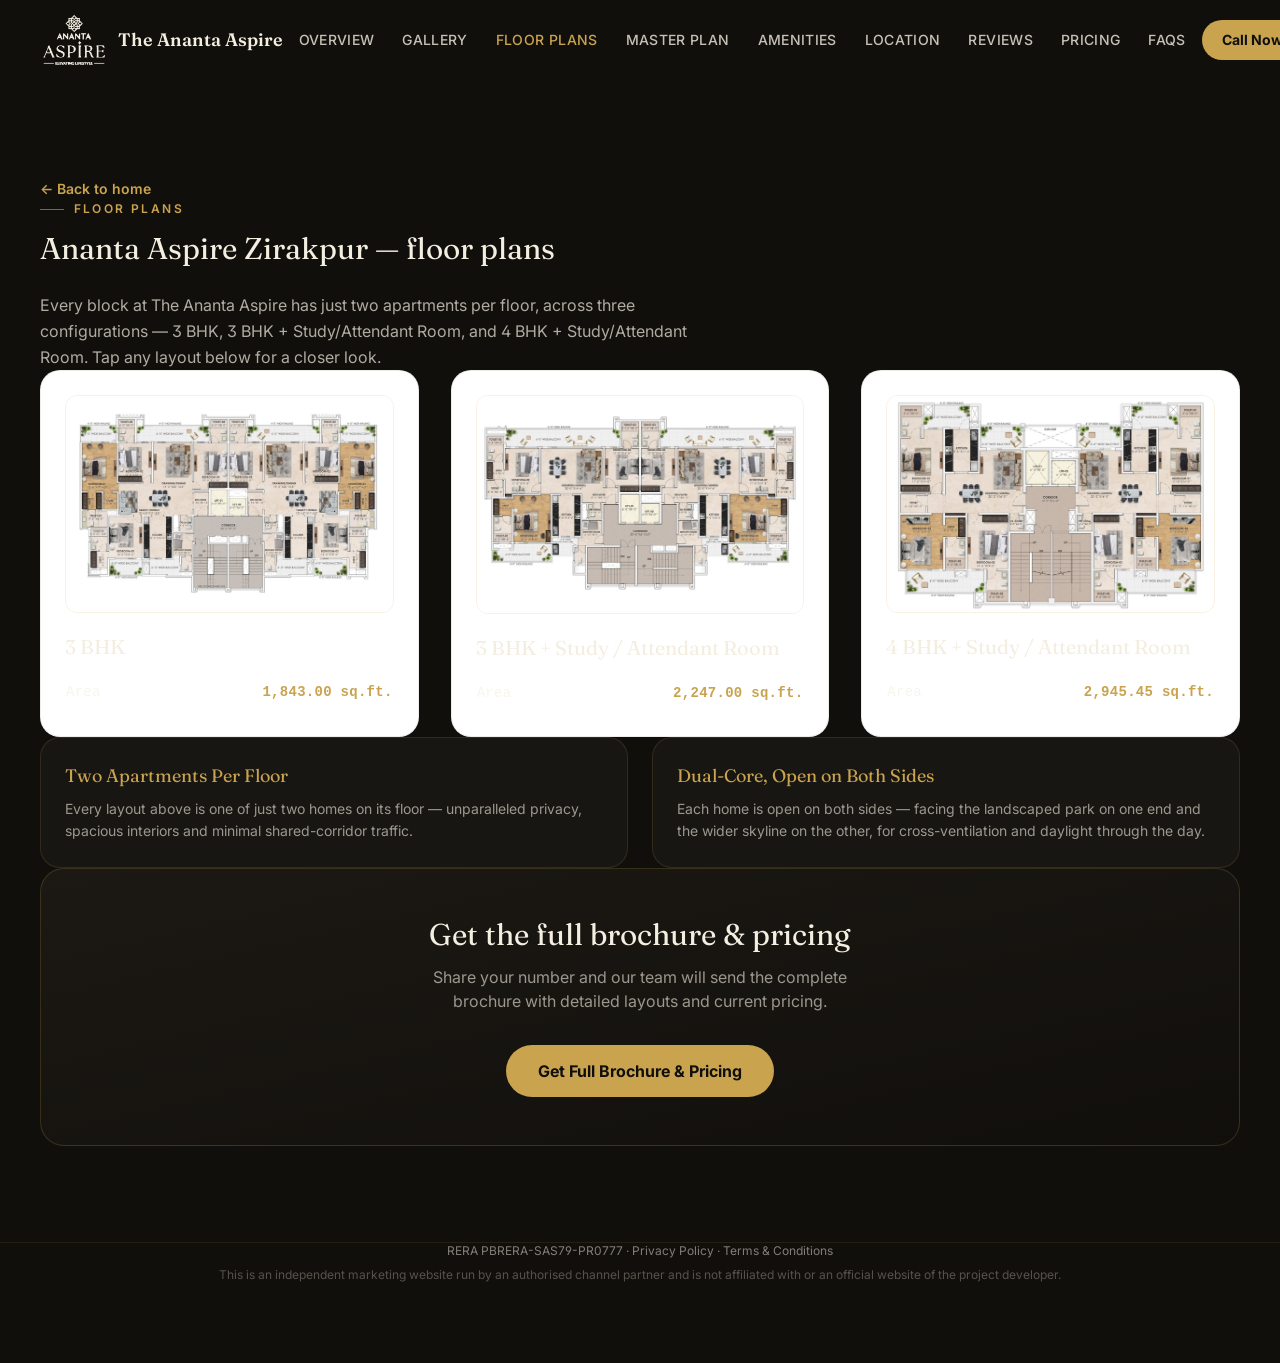
==== ananta-aspire-site/floorplans.html @ 6a3c64e3 "Add files via upload" ====
<!DOCTYPE html>
<html lang="en">
<head>
<meta charset="UTF-8">
<meta name="viewport" content="width=device-width, initial-scale=1.0">
<title>Ananta Aspire Zirakpur Floor Plans | 3, 3+1 & 4+1 BHK Layouts</title>
<meta name="description" content="The Ananta Aspire floor plans — 3 BHK (1,843 sq.ft.), 3+1 BHK (2,247 sq.ft.) and 4+1 BHK (2,945.45 sq.ft.) layouts on NH-7, Zirakpur. Two apartments per floor, in every block.">
<link rel="canonical" href="https://theanantaaspirezirakpur.com/floorplans.html">
<meta property="og:title" content="Ananta Aspire Zirakpur Floor Plans | The Ananta Aspire">
<meta property="og:description" content="3 BHK, 3+1 BHK and 4+1 BHK floor plans for The Ananta Aspire, Zirakpur — two apartments per floor, in every block.">
<meta property="og:type" content="website">
<meta property="og:url" content="https://theanantaaspirezirakpur.com/floorplans.html">
<meta property="og:image" content="https://theanantaaspirezirakpur.com/images/floorplan-4bhk-study.jpg">
<meta name="twitter:card" content="summary_large_image">
<meta name="robots" content="index, follow, max-image-preview:large">
<meta name="geo.region" content="IN-PB">
<meta name="geo.placename" content="Zirakpur, Punjab">
<link rel="icon" type="image/png" href="/images/favicon.png">
<link rel="apple-touch-icon" href="/images/favicon-512.png">
<link rel="preconnect" href="https://fonts.googleapis.com">
<link rel="preconnect" href="https://fonts.gstatic.com" crossorigin>
<link href="https://fonts.googleapis.com/css2?family=Fraunces:opsz,wght@9..144,400;9..144,500;9..144,600;9..144,700&family=Inter:wght@400;500;600;700&display=swap" rel="stylesheet">
<link rel="stylesheet" href="tailwind.css">
<link rel="stylesheet" href="styles.css">
<script type="application/ld+json">
{
  "@context": "https://schema.org",
  "@type": "BreadcrumbList",
  "itemListElement": [
    { "@type": "ListItem", "position": 1, "name": "Home", "item": "https://theanantaaspirezirakpur.com/" },
    { "@type": "ListItem", "position": 2, "name": "Floor Plans", "item": "https://theanantaaspirezirakpur.com/floorplans.html" }
  ]
}
</script>
</head>
<body class="bg-onyx text-ivory font-body">

<!-- Sticky mobile CTA bar -->
<div id="stickyBar" class="fixed bottom-0 left-0 right-0 z-40 flex md:hidden">
  <button class="flex-1 bg-charcoal text-ivory text-center py-3 font-semibold tracking-wide flex items-center justify-center gap-2 border-t border-gold/20 js-open-modal" data-source="Sticky Bar - Call Now">
    <svg class="w-5 h-5" fill="currentColor" viewBox="0 0 20 20"><path d="M2 3a1 1 0 011-1h2.153a1 1 0 01.986.836l.74 4.435a1 1 0 01-.54 1.06l-1.548.773a11.037 11.037 0 006.105 6.105l.774-1.548a1 1 0 011.059-.54l4.435.74a1 1 0 01.836.986V17a1 1 0 01-1 1h-2C7.82 18 2 12.18 2 5V3z"/></svg>
    Call Now
  </button>
  <button class="flex-1 bg-gold text-onyx text-center py-3 font-bold tracking-wide js-open-modal border-t border-gold/20" data-source="Sticky Bar - Enquire">
    Enquire Now
  </button>
</div>

<!-- Header -->
<header id="siteHeader">
  <div class="max-w-7xl mx-auto px-5 md:px-10 h-16 md:h-20 flex items-center justify-between gap-4 relative">
    <a href="index.html" class="flex items-center gap-2.5 shrink-0 relative z-10">
      <img src="images/logo-footer.png" alt="The Ananta Aspire - Elevating Lifestyle" class="h-10 sm:h-12 md:h-14 w-auto">
      <span class="hidden lg:inline font-display font-semibold text-base xl:text-lg leading-tight text-ivory whitespace-nowrap">The Ananta Aspire</span>
    </a>
    <span class="lg:hidden absolute inset-x-0 text-center font-display font-bold text-xl sm:text-2xl text-ivory pointer-events-none px-16">The Ananta Aspire</span>
    <nav class="hidden lg:flex items-center gap-5 xl:gap-7 text-xs xl:text-sm font-medium tracking-wide uppercase text-ivory/80 flex-1 justify-center">
      <a href="index.html#overview" class="hover:text-gold transition whitespace-nowrap">Overview</a>
      <a href="index.html#gallery" class="hover:text-gold transition whitespace-nowrap">Gallery</a>
      <a href="floorplans.html" class="hover:text-gold transition whitespace-nowrap text-gold">Floor Plans</a>
      <a href="index.html#masterplan" class="hover:text-gold transition whitespace-nowrap">Master Plan</a>
      <a href="index.html#amenities" class="hover:text-gold transition whitespace-nowrap">Amenities</a>
      <a href="location.html" class="hover:text-gold transition whitespace-nowrap">Location</a>
      <a href="reviews.html" class="hover:text-gold transition whitespace-nowrap">Reviews</a>
      <a href="pricing.html" class="hover:text-gold transition whitespace-nowrap">Pricing</a>
      <a href="index.html#faq" class="hover:text-gold transition whitespace-nowrap">FAQs</a>
    </nav>
    <div class="hidden lg:flex items-center shrink-0">
      <button class="js-open-modal bg-gold text-onyx text-sm font-bold px-5 py-2.5 rounded-full hover:bg-ivory transition whitespace-nowrap" data-source="Floor Plans Page Header - Book Site Visit">Call Now</button>
    </div>
    <button id="mobileMenuBtn" class="lg:hidden text-ivory p-2" aria-label="Open menu" aria-expanded="false">
      <svg class="w-6 h-6" fill="none" stroke="currentColor" viewBox="0 0 24 24"><path stroke-linecap="round" stroke-linejoin="round" stroke-width="2" d="M4 6h16M4 12h16M4 18h16"/></svg>
    </button>
  </div>
  <div id="mobileMenu" class="hidden lg:hidden bg-onyx/98 backdrop-blur border-t border-gold/15">
    <nav class="flex flex-col px-5 py-4 text-sm font-medium uppercase tracking-wide text-ivory/80">
      <a href="index.html#overview" class="py-3 border-b border-ivory/10">Overview</a>
      <a href="index.html#dualcore" class="py-3 border-b border-ivory/10">Design</a>
      <a href="index.html#gallery" class="py-3 border-b border-ivory/10">Gallery</a>
      <a href="floorplans.html" class="py-3 border-b border-ivory/10">Floor Plans</a>
      <a href="index.html#masterplan" class="py-3 border-b border-ivory/10">Master Plan</a>
      <a href="index.html#amenities" class="py-3 border-b border-ivory/10">Amenities</a>
      <a href="reviews.html" class="py-3 border-b border-ivory/10">Reviews</a>
      <a href="location.html" class="py-3 border-b border-ivory/10">Location</a>
      <a href="pricing.html" class="py-3 border-b border-ivory/10">Pricing</a>
      <a href="index.html#faq" class="py-3">FAQs</a>
    </nav>
  </div>
</header>

  <div class="max-w-5xl mx-auto px-5 md:px-10 py-16 md:py-24">
    <a href="index.html" class="text-gold font-semibold text-sm">← Back to home</a>

    <p class="eyebrow mt-8">Floor Plans</p>
    <h1 class="font-display text-3xl md:text-5xl leading-tight mt-3 mb-6 text-ivory">Ananta Aspire Zirakpur — floor plans</h1>
    <p class="text-ivory/70 leading-relaxed max-w-2xl mb-16">Every block at The Ananta Aspire has just two apartments per floor, across three configurations — 3 BHK, 3 BHK + Study/Attendant Room, and 4 BHK + Study/Attendant Room. Tap any layout below for a closer look.</p>

    <div class="grid lg:grid-cols-3 gap-8 mb-16">
      <div class="floorplan-card">
        <img src="images/floorplan-3bhk.jpg" alt="The Ananta Aspire Zirakpur 3 BHK typical floor plan" loading="lazy" class="w-full rounded-xl border border-gold/15 mb-5 js-lightbox">
        <h3 class="font-display text-xl mb-3 text-ivory">3 BHK</h3>
        <table class="w-full text-sm font-mono-data">
          <tr class="border-t border-b border-ivory/10"><td class="py-2 text-ivory/60">Area</td><td class="py-2 text-right font-semibold text-gold">1,843.00 sq.ft.</td></tr>
        </table>
      </div>
      <div class="floorplan-card">
        <img src="images/floorplan-3bhk-study.jpg" alt="The Ananta Aspire Zirakpur 3 BHK plus Study Attendant Room typical floor plan" loading="lazy" class="w-full rounded-xl border border-gold/15 mb-5 js-lightbox">
        <h3 class="font-display text-xl mb-3 text-ivory">3 BHK + Study / Attendant Room</h3>
        <table class="w-full text-sm font-mono-data">
          <tr class="border-t border-b border-ivory/10"><td class="py-2 text-ivory/60">Area</td><td class="py-2 text-right font-semibold text-gold">2,247.00 sq.ft.</td></tr>
        </table>
      </div>
      <div class="floorplan-card">
        <img src="images/floorplan-4bhk-study.jpg" alt="The Ananta Aspire Zirakpur 4 BHK plus Study Attendant Room typical floor plan" loading="lazy" class="w-full rounded-xl border border-gold/15 mb-5 js-lightbox">
        <h3 class="font-display text-xl mb-3 text-ivory">4 BHK + Study / Attendant Room</h3>
        <table class="w-full text-sm font-mono-data">
          <tr class="border-t border-b border-ivory/10"><td class="py-2 text-ivory/60">Area</td><td class="py-2 text-right font-semibold text-gold">2,945.45 sq.ft.</td></tr>
        </table>
      </div>
    </div>

    <div class="grid md:grid-cols-2 gap-6 mb-16">
      <div class="highlight-card">
        <h3 class="font-display text-lg mb-2 text-gold">Two Apartments Per Floor</h3>
        <p class="text-sm text-ivory/60 leading-relaxed">Every layout above is one of just two homes on its floor — unparalleled privacy, spacious interiors and minimal shared-corridor traffic.</p>
      </div>
      <div class="highlight-card">
        <h3 class="font-display text-lg mb-2 text-gold">Dual-Core, Open on Both Sides</h3>
        <p class="text-sm text-ivory/60 leading-relaxed">Each home is open on both sides — facing the landscaped park on one end and the wider skyline on the other, for cross-ventilation and daylight through the day.</p>
      </div>
    </div>

    <div class="bg-gradient-to-br from-charcoal to-onyx border border-gold/20 rounded-3xl p-8 md:p-12 text-center">
      <h2 class="font-display text-2xl md:text-3xl mb-3 text-ivory">Get the full brochure &amp; pricing</h2>
      <p class="text-ivory/60 mb-8 max-w-md mx-auto">Share your number and our team will send the complete brochure with detailed layouts and current pricing.</p>
      <button class="js-open-modal bg-gold text-onyx font-bold px-8 py-3.5 rounded-full hover:bg-ivory transition" data-source="Floor Plans Page - Get Brochure">Get Full Brochure &amp; Pricing</button>
    </div>
  </div>

  <footer class="bg-onyx text-ivory/50 py-8 pb-20 md:pb-8 border-t border-gold/10 text-center text-xs">
    <p>RERA PBRERA-SAS79-PR0777 · <a href="privacy-policy.html" class="hover:text-gold">Privacy Policy</a> · <a href="terms.html" class="hover:text-gold">Terms &amp; Conditions</a></p>
    <p class="mt-2 text-ivory/30">This is an independent marketing website run by an authorised channel partner and is not affiliated with or an official website of the project developer.</p>
  </footer>

<!-- Lead Capture Modal -->
<div id="leadModal" class="fixed inset-0 z-50 hidden items-center justify-center bg-onyx/80 p-5">
  <div class="bg-ivory text-onyx rounded-2xl p-8 max-w-sm w-full relative">
    <button class="js-close-modal absolute top-4 right-4 text-onyx/50 hover:text-onyx" aria-label="Close">✕</button>
    <h3 class="font-display text-2xl mb-2">Get the details</h3>
    <p class="text-sm text-onyx/60 mb-6">Share your name and number and our team will get in touch with you.</p>
    <form id="modalForm" class="flex flex-col gap-3">
      <input required name="name" type="text" placeholder="Your Name" class="rounded-xl px-4 py-3 border border-onyx/15 focus:ring-2 focus:ring-gold outline-none">
      <input required name="phone" type="tel" inputmode="numeric" autocomplete="tel" placeholder="Mobile Number" class="rounded-xl px-4 py-3 border border-onyx/15 focus:ring-2 focus:ring-gold outline-none">
      <button type="submit" class="bg-onyx text-ivory font-bold py-3 rounded-xl hover:bg-brass transition">Continue</button>
      <p id="modalStatus" class="text-xs text-clay text-center min-h-[1rem]"></p>
    </form>
    <div id="modalSuccess" class="hidden flex-col items-center gap-3 py-4 text-center">
      <div class="w-14 h-14 rounded-full bg-onyx flex items-center justify-center">
        <svg class="w-7 h-7 text-gold" fill="none" stroke="currentColor" viewBox="0 0 24 24" stroke-width="3"><path stroke-linecap="round" stroke-linejoin="round" d="M4.5 12.75l6 6 9-13.5"/></svg>
      </div>
      <h3 class="font-display text-2xl text-onyx">Thank you!</h3>
      <p class="text-onyx/60 text-sm">We've received your details — our team will call you shortly.</p>
    </div>
  </div>
</div>

<script src="script.js"></script>
</body>
</html>
---- ananta-aspire-site/styles.css ----
/* ===== Base ===== */
* { scroll-behavior: smooth; }
body { font-feature-settings: "ss01"; }
.font-mono-data { letter-spacing: 0.02em; }

a:focus-visible, button:focus-visible, input:focus-visible, select:focus-visible {
  outline: 2px solid #C9A34E;
  outline-offset: 2px;
}

/* ===== Eyebrow labels ===== */
.eyebrow, .eyebrow-light {
  display: flex;
  align-items: center;
  gap: 0.6rem;
  text-transform: uppercase;
  letter-spacing: 0.2em;
  font-size: 0.75rem;
  font-weight: 600;
  margin-bottom: 0.75rem;
  color: #C9A34E;
}
.eyebrow-light { color: #8C6A3F; }
.eyebrow::before, .eyebrow-light::before {
  content: "";
  width: 1.5rem;
  height: 1px;
  background: currentColor;
  opacity: 0.6;
}

/* ===== Header ===== */
#siteHeader { background: transparent; }
#siteHeader.scrolled {
  background: rgba(17,15,12,0.92);
  backdrop-filter: blur(8px);
  border-bottom: 1px solid rgba(201,163,78,0.15);
}
.star-mark { color: #C9A34E; }

/* ===== Hero crossfade carousel ===== */
.hero-slide {
  position: absolute;
  inset: 0;
  background-size: cover;
  background-position: center;
  opacity: 0;
  transition: opacity 1.6s ease;
}
.hero-slide.active { opacity: 1; }
.hero-dot {
  width: 8px; height: 8px;
  border-radius: 50%;
  background: rgba(244,238,225,0.35);
  display: inline-block;
  cursor: pointer;
  transition: background 0.3s ease, transform 0.3s ease;
}
.hero-dot.active {
  background: #C9A34E;
  transform: scale(1.3);
}

/* ===== Section divider (signature motif) ===== */
.section-divider {
  display: flex;
  justify-content: center;
  padding: 0.5rem 0;
}

/* ===== Highlight / spec cards ===== */
.highlight-card {
  background: rgba(244,238,225,0.03);
  border: 1px solid rgba(201,163,78,0.15);
  border-radius: 1.25rem;
  padding: 1.5rem;
  transition: border-color 0.25s ease, transform 0.25s ease;
}
.highlight-card:hover {
  border-color: rgba(201,163,78,0.4);
  transform: translateY(-3px);
}

/* ===== Floor plan cards (on ivory section) ===== */
.floorplan-card {
  background: #ffffff;
  border-radius: 1.25rem;
  padding: 1.5rem;
  border: 1px solid rgba(17,15,12,0.08);
  transition: transform 0.25s ease, box-shadow 0.25s ease;
}
.floorplan-card:hover {
  transform: translateY(-4px);
  box-shadow: 0 20px 40px -20px rgba(17,15,12,0.25);
}

/* ===== Gallery ===== */
.gallery-img {
  width: 100%;
  height: 100%;
  object-fit: cover;
  border-radius: 0.75rem;
  filter: saturate(1.02);
  transition: transform 0.4s ease, filter 0.4s ease;
  cursor: zoom-in;
}
.gallery-img:hover {
  transform: scale(1.03);
  filter: saturate(1.1) brightness(1.03);
}

/* ===== Amenity items ===== */
.amenity-item {
  position: relative;
  padding-left: 1.25rem;
  border-left: 2px solid rgba(201,163,78,0.5);
}

/* ===== FAQ accordion (dark) ===== */
.faq-item {
  background: rgba(244,238,225,0.03);
  border: 1px solid rgba(201,163,78,0.15);
  border-radius: 1rem;
  overflow: hidden;
}
.faq-question {
  width: 100%;
  text-align: left;
  padding: 1.1rem 1.25rem;
  font-weight: 600;
  display: flex;
  justify-content: space-between;
  align-items: center;
  gap: 1rem;
  cursor: pointer;
  background: none;
  border: none;
  font-size: 0.95rem;
  color: #F4EEE1;
}
.faq-icon { flex-shrink: 0; transition: transform 0.25s ease; color: #C9A34E; }
.faq-item.open .faq-icon { transform: rotate(45deg); }
.faq-answer {
  max-height: 0;
  overflow: hidden;
  transition: max-height 0.3s ease, padding 0.3s ease;
  padding: 0 1.25rem;
  font-size: 0.9rem;
  color: rgba(244,238,225,0.65);
  line-height: 1.6;
}
.faq-item.open .faq-answer { max-height: 400px; padding: 0 1.25rem 1.1rem; }

/* ===== Scroll reveal ===== */
.reveal {
  opacity: 0;
  transform: translateY(24px);
  transition: opacity 0.8s ease, transform 0.8s ease;
}
.reveal.in-view {
  opacity: 1;
  transform: translateY(0);
}

/* Reduced motion */
@media (prefers-reduced-motion: reduce) {
  * { scroll-behavior: auto !important; transition: none !important; }
  .reveal { opacity: 1 !important; transform: none !important; }
  .hero-slide { transition: none !important; }
}

/* Modal / Lightbox */
#leadModal.flex, #imgLightbox.flex { display: flex; }
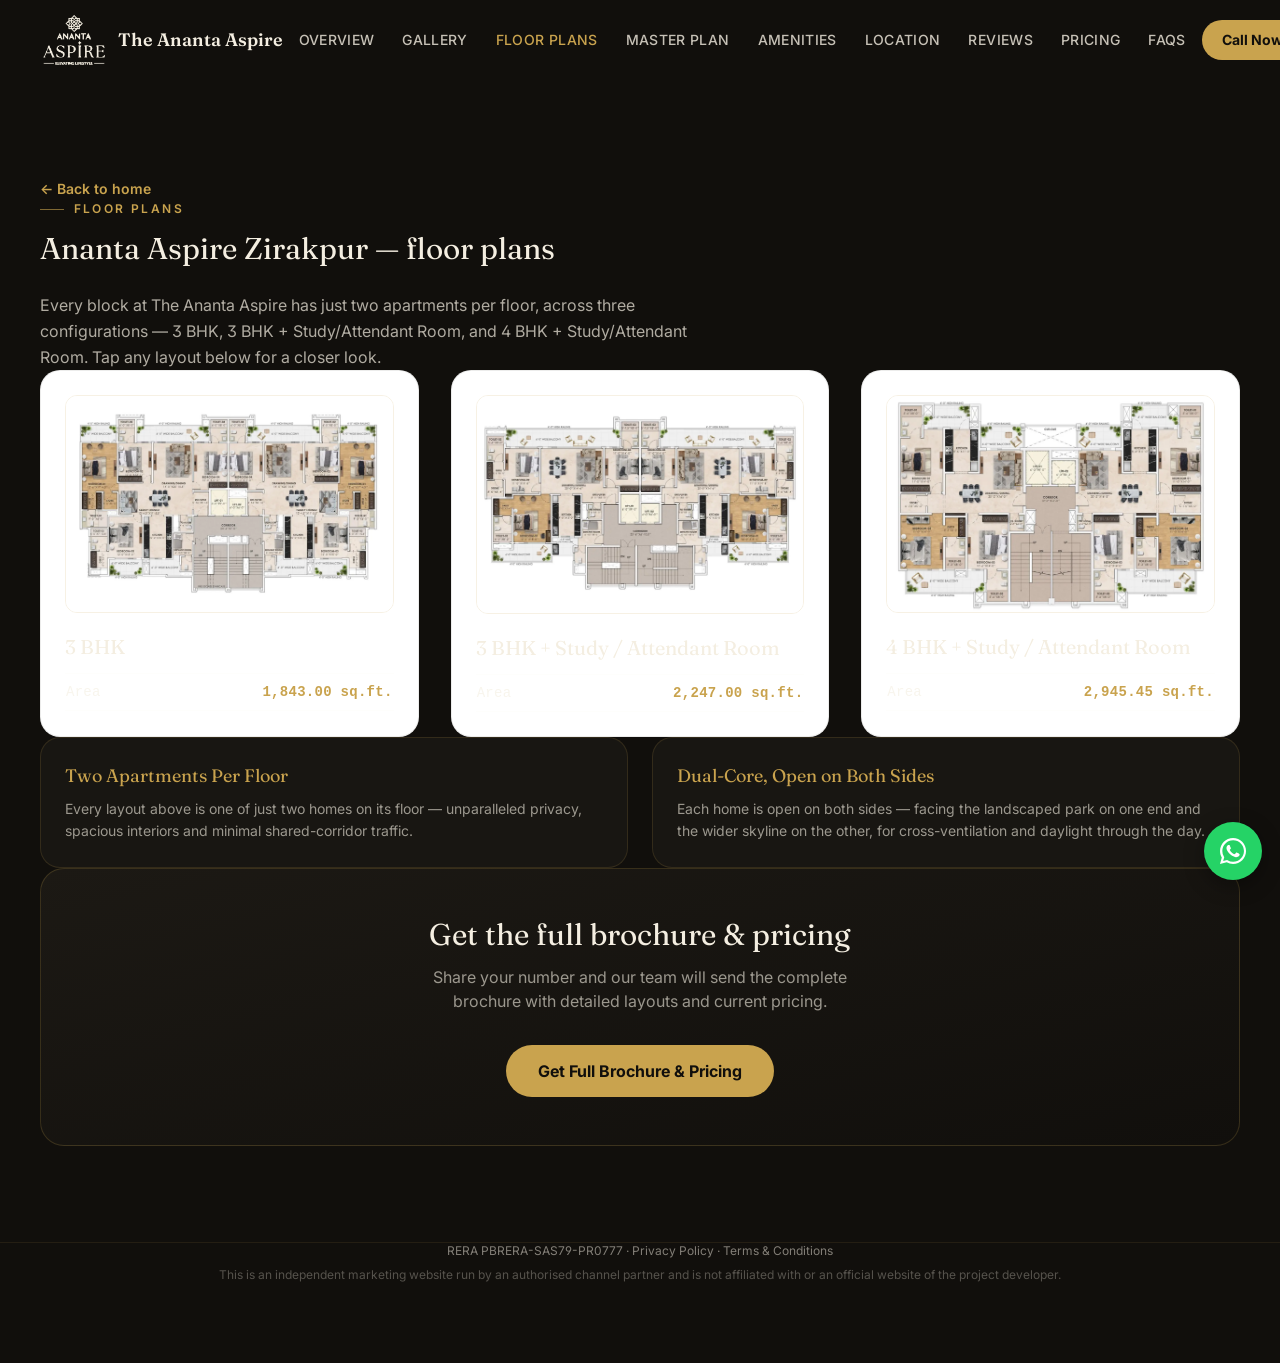
==== commit c40fb79e: "Update floorplans.html" ====
--- a/ananta-aspire-site/floorplans.html
+++ b/ananta-aspire-site/floorplans.html
@@ -1,15 +1,31 @@
 <!DOCTYPE html>
 <html lang="en">
 <head>
+<!-- Google Tag Manager -->
+<script>(function(w,d,s,l,i){w[l]=w[l]||[];w[l].push({'gtm.start':
+new Date().getTime(),event:'gtm.js'});var f=d.getElementsByTagName(s)[0],
+j=d.createElement(s),dl=l!='dataLayer'?'&l='+l:'';j.async=true;j.src=
+'https://www.googletagmanager.com/gtm.js?id='+i+dl;f.parentNode.insertBefore(j,f);
+})(window,document,'script','dataLayer','GTM-WQ44JMN4');</script>
+<!-- End Google Tag Manager -->
+<!-- Microsoft Clarity -->
+<script type="text/javascript">
+    (function(c,l,a,r,i,t,y){
+        c[a]=c[a]||function(){(c[a].q=c[a].q||[]).push(arguments)};
+        t=l.createElement(r);t.async=1;t.src="https://www.clarity.ms/tag/"+i;
+        y=l.getElementsByTagName(r)[0];y.parentNode.insertBefore(t,y);
+    })(window, document, "clarity", "script", "y39wqf5wjs");
+</script>
+<!-- End Microsoft Clarity -->
 <meta charset="UTF-8">
 <meta name="viewport" content="width=device-width, initial-scale=1.0">
 <title>Ananta Aspire Zirakpur Floor Plans | 3, 3+1 & 4+1 BHK Layouts</title>
 <meta name="description" content="The Ananta Aspire floor plans — 3 BHK (1,843 sq.ft.), 3+1 BHK (2,247 sq.ft.) and 4+1 BHK (2,945.45 sq.ft.) layouts on NH-7, Zirakpur. Two apartments per floor, in every block.">
-<link rel="canonical" href="https://theanantaaspirezirakpur.com/floorplans.html">
+<link rel="canonical" href="https://theanantaaspirezirakpur.com/floorplans">
 <meta property="og:title" content="Ananta Aspire Zirakpur Floor Plans | The Ananta Aspire">
 <meta property="og:description" content="3 BHK, 3+1 BHK and 4+1 BHK floor plans for The Ananta Aspire, Zirakpur — two apartments per floor, in every block.">
 <meta property="og:type" content="website">
-<meta property="og:url" content="https://theanantaaspirezirakpur.com/floorplans.html">
+<meta property="og:url" content="https://theanantaaspirezirakpur.com/floorplans">
 <meta property="og:image" content="https://theanantaaspirezirakpur.com/images/floorplan-4bhk-study.jpg">
 <meta name="twitter:card" content="summary_large_image">
 <meta name="robots" content="index, follow, max-image-preview:large">
@@ -28,12 +44,16 @@
   "@type": "BreadcrumbList",
   "itemListElement": [
     { "@type": "ListItem", "position": 1, "name": "Home", "item": "https://theanantaaspirezirakpur.com/" },
-    { "@type": "ListItem", "position": 2, "name": "Floor Plans", "item": "https://theanantaaspirezirakpur.com/floorplans.html" }
+    { "@type": "ListItem", "position": 2, "name": "Floor Plans", "item": "https://theanantaaspirezirakpur.com/floorplans" }
   ]
 }
 </script>
 </head>
 <body class="bg-onyx text-ivory font-body">
+<!-- Google Tag Manager (noscript) -->
+<noscript><iframe src="https://www.googletagmanager.com/ns.html?id=GTM-WQ44JMN4"
+height="0" width="0" style="display:none;visibility:hidden"></iframe></noscript>
+<!-- End Google Tag Manager (noscript) -->
 
 <!-- Sticky mobile CTA bar -->
 <div id="stickyBar" class="fixed bottom-0 left-0 right-0 z-40 flex md:hidden">
@@ -49,21 +69,21 @@
 <!-- Header -->
 <header id="siteHeader">
   <div class="max-w-7xl mx-auto px-5 md:px-10 h-16 md:h-20 flex items-center justify-between gap-4 relative">
-    <a href="index.html" class="flex items-center gap-2.5 shrink-0 relative z-10">
+    <a href="/" class="flex items-center gap-2.5 shrink-0 relative z-10">
       <img src="images/logo-footer.png" alt="The Ananta Aspire - Elevating Lifestyle" class="h-10 sm:h-12 md:h-14 w-auto">
       <span class="hidden lg:inline font-display font-semibold text-base xl:text-lg leading-tight text-ivory whitespace-nowrap">The Ananta Aspire</span>
     </a>
     <span class="lg:hidden absolute inset-x-0 text-center font-display font-bold text-xl sm:text-2xl text-ivory pointer-events-none px-16">The Ananta Aspire</span>
     <nav class="hidden lg:flex items-center gap-5 xl:gap-7 text-xs xl:text-sm font-medium tracking-wide uppercase text-ivory/80 flex-1 justify-center">
-      <a href="index.html#overview" class="hover:text-gold transition whitespace-nowrap">Overview</a>
-      <a href="index.html#gallery" class="hover:text-gold transition whitespace-nowrap">Gallery</a>
-      <a href="floorplans.html" class="hover:text-gold transition whitespace-nowrap text-gold">Floor Plans</a>
-      <a href="index.html#masterplan" class="hover:text-gold transition whitespace-nowrap">Master Plan</a>
-      <a href="index.html#amenities" class="hover:text-gold transition whitespace-nowrap">Amenities</a>
-      <a href="location.html" class="hover:text-gold transition whitespace-nowrap">Location</a>
-      <a href="reviews.html" class="hover:text-gold transition whitespace-nowrap">Reviews</a>
-      <a href="pricing.html" class="hover:text-gold transition whitespace-nowrap">Pricing</a>
-      <a href="index.html#faq" class="hover:text-gold transition whitespace-nowrap">FAQs</a>
+      <a href="/#overview" class="hover:text-gold transition whitespace-nowrap">Overview</a>
+      <a href="/#gallery" class="hover:text-gold transition whitespace-nowrap">Gallery</a>
+      <a href="/floorplans" class="hover:text-gold transition whitespace-nowrap text-gold">Floor Plans</a>
+      <a href="/#masterplan" class="hover:text-gold transition whitespace-nowrap">Master Plan</a>
+      <a href="/#amenities" class="hover:text-gold transition whitespace-nowrap">Amenities</a>
+      <a href="/location" class="hover:text-gold transition whitespace-nowrap">Location</a>
+      <a href="/reviews" class="hover:text-gold transition whitespace-nowrap">Reviews</a>
+      <a href="/pricing" class="hover:text-gold transition whitespace-nowrap">Pricing</a>
+      <a href="/#faq" class="hover:text-gold transition whitespace-nowrap">FAQs</a>
     </nav>
     <div class="hidden lg:flex items-center shrink-0">
       <button class="js-open-modal bg-gold text-onyx text-sm font-bold px-5 py-2.5 rounded-full hover:bg-ivory transition whitespace-nowrap" data-source="Floor Plans Page Header - Book Site Visit">Call Now</button>
@@ -74,22 +94,22 @@
   </div>
   <div id="mobileMenu" class="hidden lg:hidden bg-onyx/98 backdrop-blur border-t border-gold/15">
     <nav class="flex flex-col px-5 py-4 text-sm font-medium uppercase tracking-wide text-ivory/80">
-      <a href="index.html#overview" class="py-3 border-b border-ivory/10">Overview</a>
-      <a href="index.html#dualcore" class="py-3 border-b border-ivory/10">Design</a>
-      <a href="index.html#gallery" class="py-3 border-b border-ivory/10">Gallery</a>
-      <a href="floorplans.html" class="py-3 border-b border-ivory/10">Floor Plans</a>
-      <a href="index.html#masterplan" class="py-3 border-b border-ivory/10">Master Plan</a>
-      <a href="index.html#amenities" class="py-3 border-b border-ivory/10">Amenities</a>
-      <a href="reviews.html" class="py-3 border-b border-ivory/10">Reviews</a>
-      <a href="location.html" class="py-3 border-b border-ivory/10">Location</a>
-      <a href="pricing.html" class="py-3 border-b border-ivory/10">Pricing</a>
-      <a href="index.html#faq" class="py-3">FAQs</a>
+      <a href="/#overview" class="py-3 border-b border-ivory/10">Overview</a>
+      <a href="/#dualcore" class="py-3 border-b border-ivory/10">Design</a>
+      <a href="/#gallery" class="py-3 border-b border-ivory/10">Gallery</a>
+      <a href="/floorplans" class="py-3 border-b border-ivory/10">Floor Plans</a>
+      <a href="/#masterplan" class="py-3 border-b border-ivory/10">Master Plan</a>
+      <a href="/#amenities" class="py-3 border-b border-ivory/10">Amenities</a>
+      <a href="/reviews" class="py-3 border-b border-ivory/10">Reviews</a>
+      <a href="/location" class="py-3 border-b border-ivory/10">Location</a>
+      <a href="/pricing" class="py-3 border-b border-ivory/10">Pricing</a>
+      <a href="/#faq" class="py-3">FAQs</a>
     </nav>
   </div>
 </header>
 
   <div class="max-w-5xl mx-auto px-5 md:px-10 py-16 md:py-24">
-    <a href="index.html" class="text-gold font-semibold text-sm">← Back to home</a>
+    <a href="/" class="text-gold font-semibold text-sm">← Back to home</a>
 
     <p class="eyebrow mt-8">Floor Plans</p>
     <h1 class="font-display text-3xl md:text-5xl leading-tight mt-3 mb-6 text-ivory">Ananta Aspire Zirakpur — floor plans</h1>
@@ -97,21 +117,21 @@
 
     <div class="grid lg:grid-cols-3 gap-8 mb-16">
       <div class="floorplan-card">
-        <img src="images/floorplan-3bhk.jpg" alt="The Ananta Aspire Zirakpur 3 BHK typical floor plan" loading="lazy" class="w-full rounded-xl border border-gold/15 mb-5 js-lightbox">
+        <img src="images/floorplan-3bhk.webp" alt="The Ananta Aspire Zirakpur 3 BHK typical floor plan" loading="lazy" class="w-full rounded-xl border border-gold/15 mb-5 js-lightbox">
         <h3 class="font-display text-xl mb-3 text-ivory">3 BHK</h3>
         <table class="w-full text-sm font-mono-data">
           <tr class="border-t border-b border-ivory/10"><td class="py-2 text-ivory/60">Area</td><td class="py-2 text-right font-semibold text-gold">1,843.00 sq.ft.</td></tr>
         </table>
       </div>
       <div class="floorplan-card">
-        <img src="images/floorplan-3bhk-study.jpg" alt="The Ananta Aspire Zirakpur 3 BHK plus Study Attendant Room typical floor plan" loading="lazy" class="w-full rounded-xl border border-gold/15 mb-5 js-lightbox">
+        <img src="images/floorplan-3bhk-study.webp" alt="The Ananta Aspire Zirakpur 3 BHK plus Study Attendant Room typical floor plan" loading="lazy" class="w-full rounded-xl border border-gold/15 mb-5 js-lightbox">
         <h3 class="font-display text-xl mb-3 text-ivory">3 BHK + Study / Attendant Room</h3>
         <table class="w-full text-sm font-mono-data">
           <tr class="border-t border-b border-ivory/10"><td class="py-2 text-ivory/60">Area</td><td class="py-2 text-right font-semibold text-gold">2,247.00 sq.ft.</td></tr>
         </table>
       </div>
       <div class="floorplan-card">
-        <img src="images/floorplan-4bhk-study.jpg" alt="The Ananta Aspire Zirakpur 4 BHK plus Study Attendant Room typical floor plan" loading="lazy" class="w-full rounded-xl border border-gold/15 mb-5 js-lightbox">
+        <img src="images/floorplan-4bhk-study.webp" alt="The Ananta Aspire Zirakpur 4 BHK plus Study Attendant Room typical floor plan" loading="lazy" class="w-full rounded-xl border border-gold/15 mb-5 js-lightbox">
         <h3 class="font-display text-xl mb-3 text-ivory">4 BHK + Study / Attendant Room</h3>
         <table class="w-full text-sm font-mono-data">
           <tr class="border-t border-b border-ivory/10"><td class="py-2 text-ivory/60">Area</td><td class="py-2 text-right font-semibold text-gold">2,945.45 sq.ft.</td></tr>
@@ -138,7 +158,7 @@
   </div>
 
   <footer class="bg-onyx text-ivory/50 py-8 pb-20 md:pb-8 border-t border-gold/10 text-center text-xs">
-    <p>RERA PBRERA-SAS79-PR0777 · <a href="privacy-policy.html" class="hover:text-gold">Privacy Policy</a> · <a href="terms.html" class="hover:text-gold">Terms &amp; Conditions</a></p>
+    <p>RERA PBRERA-SAS79-PR0777 · <a href="/privacy-policy" class="hover:text-gold">Privacy Policy</a> · <a href="/terms" class="hover:text-gold">Terms &amp; Conditions</a></p>
     <p class="mt-2 text-ivory/30">This is an independent marketing website run by an authorised channel partner and is not affiliated with or an official website of the project developer.</p>
   </footer>
 
